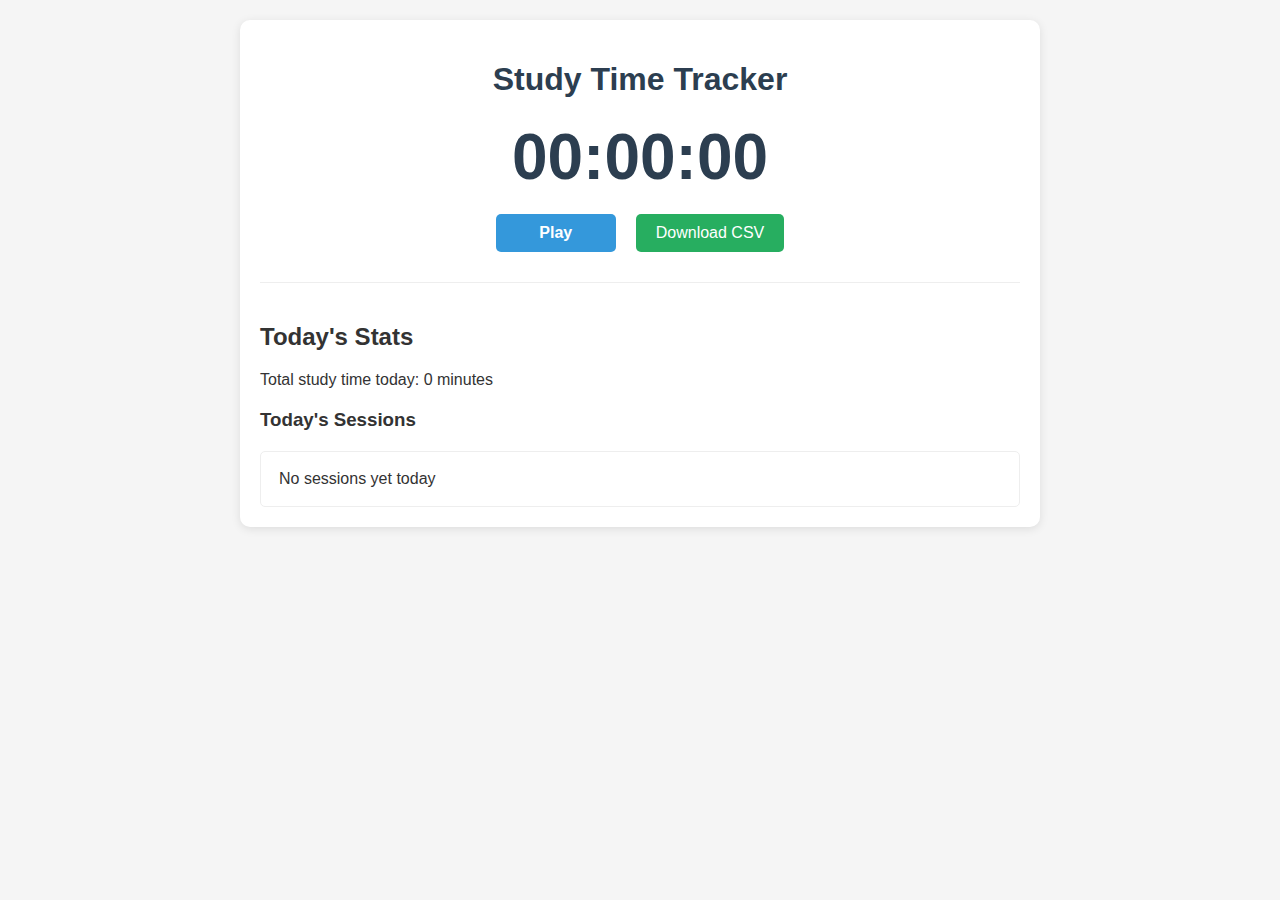
==== new_index.html @ ef599787 "init new tracker ui with claude" ====
<!DOCTYPE html>
<html lang="en">

<head>
    <meta charset="UTF-8">
    <meta name="viewport" content="width=device-width, initial-scale=1.0">
    <title>Study Time Tracker</title>
    <style>
        body {
            font-family: 'Segoe UI', Tahoma, Geneva, Verdana, sans-serif;
            max-width: 800px;
            margin: 0 auto;
            padding: 20px;
            background-color: #f5f5f5;
            color: #333;
        }

        .container {
            background-color: white;
            border-radius: 10px;
            padding: 20px;
            box-shadow: 0 2px 10px rgba(0, 0, 0, 0.1);
        }

        h1 {
            text-align: center;
            color: #2c3e50;
        }

        .timer-display {
            font-size: 4rem;
            text-align: center;
            margin: 20px 0;
            font-weight: bold;
            color: #2c3e50;
        }

        .controls {
            display: flex;
            justify-content: center;
            margin-bottom: 30px;
        }

        .btn {
            background-color: #3498db;
            color: white;
            border: none;
            padding: 10px 20px;
            margin: 0 10px;
            border-radius: 5px;
            font-size: 16px;
            cursor: pointer;
            transition: background-color 0.3s;
        }

        .btn:hover {
            background-color: #2980b9;
        }

        .btn-play-pause {
            min-width: 120px;
            font-weight: bold;
        }

        .btn-download {
            background-color: #27ae60;
        }

        .btn-download:hover {
            background-color: #219653;
        }

        .stats {
            margin-top: 30px;
            padding-top: 20px;
            border-top: 1px solid #eee;
        }

        .daily-summary {
            margin-top: 20px;
        }

        .session-list {
            margin-top: 20px;
            max-height: 300px;
            overflow-y: auto;
            border: 1px solid #eee;
            border-radius: 5px;
            padding: 10px;
        }

        .session-item {
            padding: 8px;
            border-bottom: 1px solid #eee;
        }

        .session-item:last-child {
            border-bottom: none;
        }

        .today {
            font-weight: bold;
            color: #3498db;
        }
    </style>
</head>

<body>
    <div class="container">
        <h1>Study Time Tracker</h1>

        <div class="timer-display" id="timer">00:00:00</div>

        <div class="controls">
            <button class="btn btn-play-pause" id="playPauseBtn">Play</button>
            <button class="btn btn-download" id="downloadBtn">Download CSV</button>
        </div>

        <div class="stats">
            <h2>Today's Stats</h2>
            <p>Total study time today: <span id="todayTotal">0 minutes</span></p>

            <div class="daily-summary">
                <h3>Today's Sessions</h3>
                <div class="session-list" id="todaySessions">
                    <!-- Sessions will be added here -->
                </div>
            </div>
        </div>
    </div>

    <script>
        document.addEventListener('DOMContentLoaded', function () {
            // DOM elements
            const timerDisplay = document.getElementById('timer');
            const playPauseBtn = document.getElementById('playPauseBtn');
            const downloadBtn = document.getElementById('downloadBtn');
            const todayTotalEl = document.getElementById('todayTotal');
            const todaySessionsEl = document.getElementById('todaySessions');

            // Timer variables
            let timerInterval;
            let isRunning = false;
            let startTime;
            let elapsedTime = 0;
            let currentSession = null;

            // Load data from localStorage
            let studyData = JSON.parse(localStorage.getItem('studyTrackerData')) || {};

            // Initialize
            updateStats();

            // Format time as HH:MM:SS
            function formatTime(milliseconds) {
                let seconds = Math.floor(milliseconds / 1000);
                let minutes = Math.floor(seconds / 60);
                let hours = Math.floor(minutes / 60);

                seconds = seconds % 60;
                minutes = minutes % 60;

                return `${hours.toString().padStart(2, '0')}:${minutes.toString().padStart(2, '0')}:${seconds.toString().padStart(2, '0')}`;
            }

            // Format date as YYYY-MM-DD
            function formatDate(date) {
                const d = date || new Date();
                return d.toISOString().split('T')[0];
            }

            // Get today's date
            function getTodayDate() {
                return formatDate(new Date());
            }

            // Update timer display
            function updateTimer() {
                const now = Date.now();
                const totalTime = elapsedTime + (now - startTime);
                timerDisplay.textContent = formatTime(totalTime);
            }

            // Start timer
            function startTimer() {
                isRunning = true;
                playPauseBtn.textContent = 'Pause';
                startTime = Date.now();

                // Create new session
                currentSession = {
                    start: new Date().toISOString(),
                    end: null,
                    duration: 0
                };

                timerInterval = setInterval(updateTimer, 1000);
            }

            // Pause timer
            function pauseTimer() {
                isRunning = false;
                playPauseBtn.textContent = 'Play';
                clearInterval(timerInterval);

                // Calculate elapsed time
                const now = Date.now();
                elapsedTime += (now - startTime);

                // Update current session
                if (currentSession) {
                    currentSession.end = new Date().toISOString();
                    currentSession.duration = Math.floor(elapsedTime / 1000 / 60); // in minutes

                    // Save to storage
                    saveSession(currentSession);
                    currentSession = null;
                    elapsedTime = 0;
                }

                updateStats();
            }

            // Toggle timer
            function toggleTimer() {
                if (isRunning) {
                    pauseTimer();
                } else {
                    startTimer();
                }
            }

            // Save session to localStorage
            function saveSession(session) {
                const today = getTodayDate();

                if (!studyData[today]) {
                    studyData[today] = {
                        date: today,
                        sessions: []
                    };
                }

                studyData[today].sessions.push(session);
                localStorage.setItem('studyTrackerData', JSON.stringify(studyData));
            }

            // Update stats display
            function updateStats() {
                const today = getTodayDate();
                const todayData = studyData[today] || { sessions: [] };

                // Calculate total minutes
                const totalMinutes = todayData.sessions.reduce((total, session) => {
                    return total + (session.duration || 0);
                }, 0);

                todayTotalEl.textContent = `${totalMinutes} minutes`;

                // Update sessions list
                todaySessionsEl.innerHTML = '';

                if (todayData.sessions.length === 0) {
                    todaySessionsEl.innerHTML = '<div class="session-item">No sessions yet today</div>';
                } else {
                    todayData.sessions.forEach((session, index) => {
                        const startTime = new Date(session.start).toLocaleTimeString();
                        const endTime = session.end ? new Date(session.end).toLocaleTimeString() : 'In progress';
                        const duration = session.duration || 0;

                        const sessionEl = document.createElement('div');
                        sessionEl.className = 'session-item';
                        sessionEl.innerHTML = `
                            <strong>Session ${index + 1}:</strong> ${startTime} - ${endTime} (${duration} minutes)
                        `;
                        todaySessionsEl.appendChild(sessionEl);
                    });
                }
            }

            // Generate CSV data
            function generateCSV() {
                let csvContent = "date,session,start,end,duration_minutes\n";

                Object.keys(studyData).sort().forEach(date => {
                    const dayData = studyData[date];

                    dayData.sessions.forEach((session, index) => {
                        csvContent += `${date},${index + 1},${session.start},${session.end || ''},${session.duration || 0}\n`;
                    });
                });

                return csvContent;
            }

            // Download CSV file
            function downloadCSV() {
                const csv = generateCSV();
                const blob = new Blob([csv], { type: 'text/csv;charset=utf-8;' });
                const url = URL.createObjectURL(blob);

                const link = document.createElement('a');
                link.setAttribute('href', url);
                link.setAttribute('download', `study_tracker_${getTodayDate()}.csv`);
                link.style.display = 'none';

                document.body.appendChild(link);
                link.click();
                document.body.removeChild(link);
            }

            // Event listeners
            playPauseBtn.addEventListener('click', toggleTimer);
            downloadBtn.addEventListener('click', downloadCSV);

            // Keyboard shortcut for play/pause (spacebar)
            document.addEventListener('keydown', function (event) {
                if (event.code === 'Space' && document.activeElement.tagName !== 'INPUT') {
                    event.preventDefault(); // Prevent scrolling with spacebar
                    toggleTimer();
                }
            });
        });
    </script>
</body>

</html>
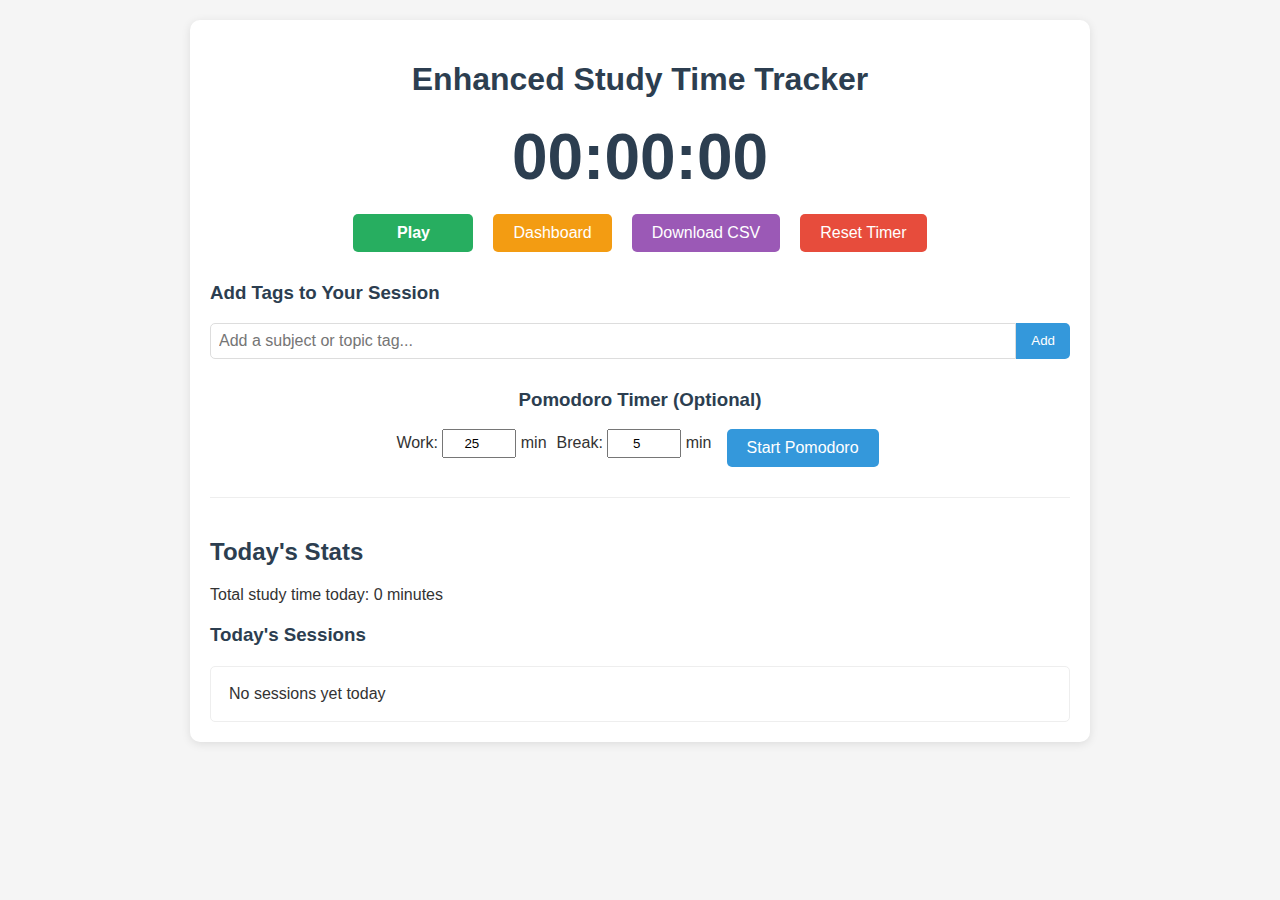
==== commit b07684f6: "updated with dashboard" ====
--- a/new_index.html
+++ b/new_index.html
@@ -4,11 +4,11 @@
 <head>
     <meta charset="UTF-8">
     <meta name="viewport" content="width=device-width, initial-scale=1.0">
-    <title>Study Time Tracker</title>
+    <title>Enhanced Study Time Tracker</title>
     <style>
         body {
             font-family: 'Segoe UI', Tahoma, Geneva, Verdana, sans-serif;
-            max-width: 800px;
+            max-width: 900px;
             margin: 0 auto;
             padding: 20px;
             background-color: #f5f5f5;
@@ -20,11 +20,17 @@
             border-radius: 10px;
             padding: 20px;
             box-shadow: 0 2px 10px rgba(0, 0, 0, 0.1);
+            margin-bottom: 20px;
+        }
+
+        h1,
+        h2,
+        h3 {
+            color: #2c3e50;
         }
 
         h1 {
             text-align: center;
-            color: #2c3e50;
         }
 
         .timer-display {
@@ -39,6 +45,8 @@
             display: flex;
             justify-content: center;
             margin-bottom: 30px;
+            flex-wrap: wrap;
+            gap: 10px;
         }
 
         .btn {
@@ -46,7 +54,7 @@
             color: white;
             border: none;
             padding: 10px 20px;
-            margin: 0 10px;
+            margin: 0 5px;
             border-radius: 5px;
             font-size: 16px;
             cursor: pointer;
@@ -60,14 +68,43 @@
         .btn-play-pause {
             min-width: 120px;
             font-weight: bold;
+            background-color: #27ae60;
+        }
+
+        .btn-play-pause:hover {
+            background-color: #219653;
+        }
+
+        .btn-play-pause.paused {
+            background-color: #e74c3c;
+        }
+
+        .btn-play-pause.paused:hover {
+            background-color: #c0392b;
         }
 
         .btn-download {
-            background-color: #27ae60;
+            background-color: #9b59b6;
         }
 
         .btn-download:hover {
-            background-color: #219653;
+            background-color: #8e44ad;
+        }
+
+        .btn-dashboard {
+            background-color: #f39c12;
+        }
+
+        .btn-dashboard:hover {
+            background-color: #d35400;
+        }
+
+        .btn-reset {
+            background-color: #e74c3c;
+        }
+
+        .btn-reset:hover {
+            background-color: #c0392b;
         }
 
         .stats {
@@ -102,18 +139,317 @@
             font-weight: bold;
             color: #3498db;
         }
+
+        .dashboard {
+            display: none;
+        }
+
+        .dashboard.active {
+            display: block;
+        }
+
+        .dashboard-nav {
+            display: flex;
+            justify-content: center;
+            margin-bottom: 20px;
+            border-bottom: 1px solid #eee;
+            padding-bottom: 10px;
+        }
+
+        .dashboard-nav button {
+            background: none;
+            border: none;
+            padding: 10px 15px;
+            margin: 0 5px;
+            font-size: 16px;
+            cursor: pointer;
+            color: #7f8c8d;
+            border-bottom: 2px solid transparent;
+        }
+
+        .dashboard-nav button.active {
+            color: #3498db;
+            border-bottom: 2px solid #3498db;
+            font-weight: bold;
+        }
+
+        .dashboard-content {
+            padding: 20px 0;
+        }
+
+        .dashboard-section {
+            display: none;
+        }
+
+        .dashboard-section.active {
+            display: block;
+        }
+
+        .chart-container {
+            width: 100%;
+            height: 300px;
+            margin: 20px 0;
+        }
+
+        .progress-goals {
+            display: flex;
+            justify-content: space-between;
+            margin-top: 20px;
+            flex-wrap: wrap;
+        }
+
+        .goal-card {
+            width: calc(50% - 10px);
+            background-color: #f8f9fa;
+            border-radius: 5px;
+            padding: 15px;
+            margin-bottom: 20px;
+            box-shadow: 0 1px 3px rgba(0, 0, 0, 0.1);
+        }
+
+        .goal-progress {
+            height: 10px;
+            background-color: #ecf0f1;
+            border-radius: 5px;
+            margin-top: 10px;
+            overflow: hidden;
+        }
+
+        .goal-bar {
+            height: 100%;
+            background-color: #3498db;
+            width: 0;
+            transition: width 0.5s;
+        }
+
+        .calendar-heatmap {
+            display: grid;
+            grid-template-columns: repeat(7, 1fr);
+            gap: 5px;
+            margin-top: 20px;
+        }
+
+        .heatmap-cell {
+            width: 100%;
+            aspect-ratio: 1;
+            border-radius: 3px;
+            background-color: #ecf0f1;
+        }
+
+        .streak-info {
+            margin-top: 20px;
+            padding: 15px;
+            background-color: #f8f9fa;
+            border-radius: 5px;
+            text-align: center;
+        }
+
+        .streak-count {
+            font-size: 2rem;
+            font-weight: bold;
+            color: #e74c3c;
+        }
+
+        .tags-container {
+            margin: 20px 0;
+        }
+
+        .tag-input {
+            display: flex;
+            margin-bottom: 10px;
+        }
+
+        .tag-input input {
+            flex: 1;
+            padding: 8px;
+            border: 1px solid #ddd;
+            border-radius: 5px 0 0 5px;
+            font-size: 16px;
+        }
+
+        .tag-input button {
+            padding: 8px 15px;
+            background-color: #3498db;
+            color: white;
+            border: none;
+            border-radius: 0 5px 5px 0;
+            cursor: pointer;
+        }
+
+        .tags-list {
+            display: flex;
+            flex-wrap: wrap;
+            gap: 5px;
+        }
+
+        .tag {
+            background-color: #3498db;
+            color: white;
+            padding: 5px 10px;
+            border-radius: 15px;
+            font-size: 14px;
+            display: inline-flex;
+            align-items: center;
+        }
+
+        .tag button {
+            background: none;
+            border: none;
+            color: white;
+            margin-left: 5px;
+            cursor: pointer;
+            font-size: 14px;
+        }
+
+        .pomodoro-container {
+            text-align: center;
+            margin: 20px 0;
+        }
+
+        .pomodoro-settings {
+            display: flex;
+            justify-content: center;
+            gap: 10px;
+            margin: 15px 0;
+        }
+
+        .pomodoro-settings input {
+            width: 60px;
+            padding: 5px;
+            text-align: center;
+        }
+
+        .pomodoro-phase {
+            font-weight: bold;
+            font-size: 1.2rem;
+            margin-top: 10px;
+        }
+
+        /* Timeline styling */
+        .timeline {
+            position: relative;
+            max-width: 100%;
+            margin: 20px auto;
+        }
+
+        .timeline::after {
+            content: '';
+            position: absolute;
+            width: 6px;
+            background-color: #3498db;
+            top: 0;
+            bottom: 0;
+            left: 50%;
+            margin-left: -3px;
+        }
+
+        .timeline-item {
+            padding: 10px 40px;
+            position: relative;
+            width: 50%;
+            box-sizing: border-box;
+        }
+
+        .timeline-item::after {
+            content: '';
+            position: absolute;
+            width: 20px;
+            height: 20px;
+            background-color: white;
+            border: 4px solid #3498db;
+            border-radius: 50%;
+            top: 15px;
+            z-index: 1;
+        }
+
+        .timeline-left {
+            left: 0;
+        }
+
+        .timeline-right {
+            left: 50%;
+        }
+
+        .timeline-left::after {
+            right: -10px;
+        }
+
+        .timeline-right::after {
+            left: -10px;
+        }
+
+        .timeline-content {
+            padding: 15px;
+            background-color: white;
+            position: relative;
+            border-radius: 6px;
+            box-shadow: 0 1px 3px rgba(0, 0, 0, 0.1);
+        }
+
+        /* Responsive styles */
+        @media screen and (max-width: 600px) {
+            .timeline::after {
+                left: 31px;
+            }
+
+            .timeline-item {
+                width: 100%;
+                padding-left: 70px;
+                padding-right: 25px;
+            }
+
+            .timeline-left::after,
+            .timeline-right::after {
+                left: 21px;
+            }
+
+            .timeline-right {
+                left: 0;
+            }
+
+            .goal-card {
+                width: 100%;
+            }
+        }
     </style>
 </head>
 
 <body>
     <div class="container">
-        <h1>Study Time Tracker</h1>
+        <h1>Enhanced Study Time Tracker</h1>
 
         <div class="timer-display" id="timer">00:00:00</div>
 
         <div class="controls">
             <button class="btn btn-play-pause" id="playPauseBtn">Play</button>
+            <button class="btn btn-dashboard" id="dashboardBtn">Dashboard</button>
             <button class="btn btn-download" id="downloadBtn">Download CSV</button>
+            <button class="btn btn-reset" id="resetTimerBtn">Reset Timer</button>
+            </div>
+            
+            <div class="tags-container">
+                <h3>Add Tags to Your Session</h3>
+                <div class="tag-input">
+                    <input type="text" id="tagInput" placeholder="Add a subject or topic tag...">
+                    <button id="addTagBtn">Add</button>
+                </div>
+                <div class="tags-list" id="tagsList"></div>
+            </div>
+            
+            <div class="pomodoro-container">
+                <h3>Pomodoro Timer (Optional)</h3>
+                <div class="pomodoro-settings">
+                    <div>
+                        <label for="workTime">Work:</label>
+                        <input type="number" id="workTime" value="25" min="1"> min
+                    </div>
+                    <div>
+                        <label for="breakTime">Break:</label>
+                        <input type="number" id="breakTime" value="5" min="1"> min
+                    </div>
+                    <button class="btn" id="startPomodoro">Start Pomodoro</button>
+                </div>
+                <div class="pomodoro-phase" id="pomodoroPhase"></div>
         </div>
 
         <div class="stats">
@@ -129,14 +465,167 @@
         </div>
     </div>
 
+    <div class="container dashboard" id="dashboard">
+        <h2>Study Analytics Dashboard</h2>
+    
+        <div class="dashboard-nav">
+            <button class="active" data-section="overview">Overview</button>
+            <button data-section="history">History</button>
+            <button data-section="timeline">Timeline</button>
+            <button data-section="streaks">Streaks & Goals</button>
+        </div>
+    
+        <div class="dashboard-content">
+            <!-- Overview Section -->
+            <div class="dashboard-section active" id="section-overview">
+                <h3>Study Time Overview</h3>
+                <div class="chart-container" id="weeklyChart">
+                    <!-- Weekly chart will be rendered here -->
+                </div>
+    
+                <div class="stats-summary">
+                    <h3>Quick Stats</h3>
+                    <div style="display: flex; flex-wrap: wrap; gap: 20px;">
+                        <div style="flex: 1; min-width: 200px;">
+                            <h4>This Week</h4>
+                            <p>Total time: <span id="weekTotal">0 minutes</span></p>
+                            <p>Daily average: <span id="weekAverage">0 minutes</span></p>
+                            <p>Best day: <span id="weekBestDay">None</span></p>
+                        </div>
+                        <div style="flex: 1; min-width: 200px;">
+                            <h4>This Month</h4>
+                            <p>Total time: <span id="monthTotal">0 minutes</span></p>
+                            <p>Daily average: <span id="monthAverage">0 minutes</span></p>
+                            <p>Best week: <span id="monthBestWeek">None</span></p>
+                        </div>
+                    </div>
+                </div>
+    
+                <div class="tags-analysis">
+                    <h3>Study Breakdown by Subject</h3>
+                    <div class="chart-container" id="tagsChart">
+                        <!-- Tags breakdown chart will be rendered here -->
+                    </div>
+                </div>
+            </div>
+    
+            <!-- History Section -->
+            <div class="dashboard-section" id="section-history">
+                <h3>Study History</h3>
+    
+                <div class="date-selector" style="margin-bottom: 20px;">
+                    <label for="historyDate">Select Date: </label>
+                    <input type="date" id="historyDate">
+                    <button class="btn" id="viewHistoryBtn">View</button>
+                </div>
+    
+                <div id="historyContent">
+                    <p>Select a date to view your study history.</p>
+                </div>
+    
+                <div class="calendar-heatmap-container">
+                    <h3>Activity Heatmap</h3>
+                    <div class="calendar-heatmap" id="heatmap">
+                        <!-- Calendar heatmap will be rendered here -->
+                    </div>
+                </div>
+            </div>
+    
+            <!-- Timeline Section -->
+            <div class="dashboard-section" id="section-timeline">
+                <h3>Study Timeline</h3>
+    
+                <div style="margin-bottom: 20px;">
+                    <label for="timelineRange">View: </label>
+                    <select id="timelineRange">
+                        <option value="day">Today</option>
+                        <option value="week" selected>This Week</option>
+                        <option value="month">This Month</option>
+                        <option value="all">All Time</option>
+                    </select>
+                </div>
+    
+                <div class="timeline" id="studyTimeline">
+                    <!-- Timeline will be rendered here -->
+                </div>
+            </div>
+    
+            <!-- Streaks & Goals Section -->
+            <div class="dashboard-section" id="section-streaks">
+                <h3>Streaks & Goals</h3>
+    
+                <div class="streak-info">
+                    <p>Current streak</p>
+                    <div class="streak-count" id="currentStreak">0</div>
+                    <p>days</p>
+                </div>
+    
+                <h3>Study Goals</h3>
+                <div class="goal-setting" style="margin: 20px 0;">
+                    <div style="display: flex; gap: 10px; margin-bottom: 10px;">
+                        <input type="number" id="goalMinutes" placeholder="Minutes" min="1" style="width: 100px;">
+                        <select id="goalPeriod" style="width: 150px;">
+                            <option value="daily">Daily Goal</option>
+                            <option value="weekly">Weekly Goal</option>
+                        </select>
+                        <button class="btn" id="setGoalBtn">Set Goal</button>
+                    </div>
+                </div>
+    
+                <div class="progress-goals" id="goalsContainer">
+                    <!-- Goals will be rendered here -->
+                </div>
+            </div>
+        </div>
+    
+        <div style="text-align: center; margin-top: 20px;">
+            <button class="btn" id="backToTrackerBtn">Back to Timer</button>
+        </div>
+    </div>
+
     <script>
         document.addEventListener('DOMContentLoaded', function () {
             // DOM elements
             const timerDisplay = document.getElementById('timer');
             const playPauseBtn = document.getElementById('playPauseBtn');
             const downloadBtn = document.getElementById('downloadBtn');
+            const dashboardBtn = document.getElementById('dashboardBtn');
+            const resetTimerBtn = document.getElementById('resetTimerBtn');
             const todayTotalEl = document.getElementById('todayTotal');
             const todaySessionsEl = document.getElementById('todaySessions');
+            const dashboard = document.getElementById('dashboard');
+            const backToTrackerBtn = document.getElementById('backToTrackerBtn');
+            const tagInput = document.getElementById('tagInput');
+            const addTagBtn = document.getElementById('addTagBtn');
+            const tagsList = document.getElementById('tagsList');
+
+            // Pomodoro elements
+            const startPomodoroBtn = document.getElementById('startPomodoro');
+            const workTimeInput = document.getElementById('workTime');
+            const breakTimeInput = document.getElementById('breakTime');
+            const pomodoroPhaseEl = document.getElementById('pomodoroPhase');
+
+            // Dashboard elements
+            const dashboardNavBtns = document.querySelectorAll('.dashboard-nav button');
+            const dashboardSections = document.querySelectorAll('.dashboard-section');
+            const timelineRangeSelect = document.getElementById('timelineRange');
+            const studyTimeline = document.getElementById('studyTimeline');
+            const historyDateInput = document.getElementById('historyDate');
+            const viewHistoryBtn = document.getElementById('viewHistoryBtn');
+            const historyContent = document.getElementById('historyContent');
+            const setGoalBtn = document.getElementById('setGoalBtn');
+            const goalMinutesInput = document.getElementById('goalMinutes');
+            const goalPeriodSelect = document.getElementById('goalPeriod');
+            const goalsContainer = document.getElementById('goalsContainer');
+            const currentStreakEl = document.getElementById('currentStreak');
+
+            // Stats elements
+            const weekTotalEl = document.getElementById('weekTotal');
+            const weekAverageEl = document.getElementById('weekAverage');
+            const weekBestDayEl = document.getElementById('weekBestDay');
+            const monthTotalEl = document.getElementById('monthTotal');
+            const monthAverageEl = document.getElementById('monthAverage');
+            const monthBestWeekEl = document.getElementById('monthBestWeek');
 
             // Timer variables
             let timerInterval;
@@ -144,12 +633,32 @@
             let startTime;
             let elapsedTime = 0;
             let currentSession = null;
+            let currentTags = [];
+
+            // Pomodoro variables
+            let pomodoroInterval;
+            let isPomodoroRunning = false;
+            let isWorkPhase = true;
+            let pomodoroTimeLeft = 0;
 
             // Load data from localStorage
             let studyData = JSON.parse(localStorage.getItem('studyTrackerData')) || {};
+            let studyGoals = JSON.parse(localStorage.getItem('studyGoals')) || {
+                daily: 120, // Default 2 hours per day
+                weekly: 600  // Default 10 hours per week
+            };
 
             // Initialize
             updateStats();
+            setupDashboard();
+            setCurrentDate();
+
+            // Set the current date in date input
+            function setCurrentDate() {
+                const today = new Date();
+                const dateString = formatDate(today);
+                historyDateInput.value = dateString;
+            }
 
             // Format time as HH:MM:SS
             function formatTime(milliseconds) {
@@ -185,13 +694,15 @@
             function startTimer() {
                 isRunning = true;
                 playPauseBtn.textContent = 'Pause';
+                playPauseBtn.classList.add('paused');
                 startTime = Date.now();
 
                 // Create new session
                 currentSession = {
                     start: new Date().toISOString(),
                     end: null,
-                    duration: 0
+                    duration: 0,
+                    tags: [...currentTags]
                 };
 
                 timerInterval = setInterval(updateTimer, 1000);
@@ -201,6 +712,7 @@
             function pauseTimer() {
                 isRunning = false;
                 playPauseBtn.textContent = 'Play';
+                playPauseBtn.classList.remove('paused');
                 clearInterval(timerInterval);
 
                 // Calculate elapsed time
@@ -219,6 +731,7 @@
                 }
 
                 updateStats();
+                updateDashboardStats();
             }
 
             // Toggle timer
@@ -228,6 +741,15 @@
                 } else {
                     startTimer();
                 }
+            }
+
+            // Reset timer
+            function resetTimer() {
+                if (isRunning) {
+                    pauseTimer();
+                }
+                elapsedTime = 0;
+                timerDisplay.textContent = '00:00:00';
             }
 
             // Save session to localStorage
@@ -267,11 +789,13 @@
                         const startTime = new Date(session.start).toLocaleTimeString();
                         const endTime = session.end ? new Date(session.end).toLocaleTimeString() : 'In progress';
                         const duration = session.duration || 0;
+                        const tags = session.tags ? session.tags.join(', ') : '';
 
                         const sessionEl = document.createElement('div');
                         sessionEl.className = 'session-item';
                         sessionEl.innerHTML = `
                             <strong>Session ${index + 1}:</strong> ${startTime} - ${endTime} (${duration} minutes)
+                            ${tags ? `<br><small>Tags: ${tags}</small>` : ''}
                         `;
                         todaySessionsEl.appendChild(sessionEl);
                     });
@@ -280,13 +804,14 @@
 
             // Generate CSV data
             function generateCSV() {
-                let csvContent = "date,session,start,end,duration_minutes\n";
+                let csvContent = "date,session,start,end,duration_minutes,tags\n";
 
                 Object.keys(studyData).sort().forEach(date => {
                     const dayData = studyData[date];
 
                     dayData.sessions.forEach((session, index) => {
-                        csvContent += `${date},${index + 1},${session.start},${session.end || ''},${session.duration || 0}\n`;
+                        const tags = session.tags ? session.tags.join(';') : '';
+                        csvContent += `${date},${index + 1},${session.start},${session.end || ''},${session.duration || 0},"${tags}"\n`;
                     });
                 });
 
@@ -309,19 +834,630 @@
                 document.body.removeChild(link);
             }
 
+            // Add a tag
+            function addTag() {
+                const tagText = tagInput.value.trim();
+                if (tagText && !currentTags.includes(tagText)) {
+                    currentTags.push(tagText);
+                    renderTags();
+                    tagInput.value = '';
+                }
+            }
+
+            // Remove a tag
+            function removeTag(tagToRemove) {
+                currentTags = currentTags.filter(tag => tag !== tagToRemove);
+                renderTags();
+            }
+
+            // Render tags
+            function renderTags() {
+                tagsList.innerHTML = '';
+                currentTags.forEach(tag => {
+                    const tagElement = document.createElement('div');
+                    tagElement.className = 'tag';
+                    tagElement.innerHTML = `
+                        ${tag}
+                        <button data-tag="${tag}">&times;</button>
+                    `;
+                    tagsList.appendChild(tagElement);
+                });
+
+                // Add event listeners to tag remove buttons
+                document.querySelectorAll('.tag button').forEach(btn => {
+                    btn.addEventListener('click', function () {
+                        removeTag(this.dataset.tag);
+                    });
+                });
+            }
+
+            // Start Pomodoro timer
+            function startPomodoro() {
+                if (isPomodoroRunning) {
+                    stopPomodoro();
+                    return;
+                }
+
+                const workMinutes = parseInt(workTimeInput.value);
+                const breakMinutes = parseInt(breakTimeInput.value);
+
+                if (isNaN(workMinutes) || isNaN(breakMinutes) || workMinutes <= 0 || breakMinutes <= 0) {
+                    alert('Please enter valid time values for Pomodoro timer');
+                    return;
+                }
+
+                isPomodoroRunning = true;
+                isWorkPhase = true;
+                pomodoroTimeLeft = workMinutes * 60;
+                startPomodoroBtn.textContent = 'Stop Pomodoro';
+
+                updatePomodoroDisplay();
+                pomodoroInterval = setInterval(updatePomodoro, 1000);
+
+                // Start study timer if not already running
+                if (!isRunning) {
+                    toggleTimer();
+                }
+            }
+
+            // Stop Pomodoro timer
+            function stopPomodoro() {
+                isPomodoroRunning = false;
+                clearInterval(pomodoroInterval);
+                startPomodoroBtn.textContent = 'Start Pomodoro';
+                pomodoroPhaseEl.textContent = '';
+            }
+
+            // Update Pomodoro timer
+            function updatePomodoro() {
+                pomodoroTimeLeft--;
+
+                if (pomodoroTimeLeft <= 0) {
+                    // Switch phases
+                    isWorkPhase = !isWorkPhase;
+
+                    if (isWorkPhase) {
+                        pomodoroTimeLeft = parseInt(workTimeInput.value) * 60;
+                        // Resume study timer if it's work phase
+                        if (!isRunning) {
+                            toggleTimer();
+                        }
+                    } else {
+                        pomodoroTimeLeft = parseInt(breakTimeInput.value) * 60;
+                        // Pause study timer if it's break phase
+                        if (isRunning) {
+                            toggleTimer();
+                        }
+                    }
+
+                    // Play notification sound
+                    try {
+                        const audio = new Audio('https://assets.mixkit.co/sfx/preview/mixkit-simple-countdown-922.mp3');
+                        audio.play();
+                    } catch (e) {
+                        console.log('Could not play sound notification');
+                    }
+                }
+
+                updatePomodoroDisplay();
+            }
+
+            // Update Pomodoro display
+            function updatePomodoroDisplay() {
+                const minutes = Math.floor(pomodoroTimeLeft / 60);
+                const seconds = pomodoroTimeLeft % 60;
+                const timeString = `${minutes.toString().padStart(2, '0')}:${seconds.toString().padStart(2, '0')}`;
+
+                pomodoroPhaseEl.textContent = `${isWorkPhase ? 'Work' : 'Break'} Phase: ${timeString}`;
+            }
+
+            // Setup dashboard
+            function setupDashboard() {
+                // Initialize dashboard navigation
+                dashboardNavBtns.forEach(btn => {
+                    btn.addEventListener('click', function () {
+                        // Remove active class from all buttons and sections
+                        dashboardNavBtns.forEach(b => b.classList.remove('active'));
+                        dashboardSections.forEach(s => s.classList.remove('active'));
+
+                        // Add active class to clicked button and corresponding section
+                        this.classList.add('active');
+                        const sectionId = `section-${this.dataset.section}`;
+                        document.getElementById(sectionId).classList.add('active');
+
+                        // Update timeline if timeline section is active
+                        if (this.dataset.section === 'timeline') {
+                            updateTimeline();
+                        }
+                    });
+                });
+
+                // Initialize timeline range selector
+                timelineRangeSelect.addEventListener('change', updateTimeline);
+
+                // Initialize history date selector
+                viewHistoryBtn.addEventListener('click', function () {
+                    const selectedDate = historyDateInput.value;
+                    showHistoryForDate(selectedDate);
+                });
+
+                // Initialize goal setting
+                setGoalBtn.addEventListener('click', function () {
+                    const minutes = parseInt(goalMinutesInput.value);
+                    const period = goalPeriodSelect.value;
+
+                    if (isNaN(minutes) || minutes <= 0) {
+                        alert('Please enter a valid time goal in minutes');
+                        return;
+                    }
+
+                    studyGoals[period] = minutes;
+                    localStorage.setItem('studyGoals', JSON.stringify(studyGoals));
+                    updateGoals();
+                });
+
+                // Load and display goals
+                updateGoals();
+
+                // Update all dashboard stats
+                updateDashboardStats();
+            }
+
+            // Update dashboard statistics
+            function updateDashboardStats() {
+                calculateWeeklyStats();
+                calculateMonthlyStats();
+                updateStreak();
+                updateGoals();
+                renderHeatmap();
+            }
+
+            // Calculate weekly statistics
+            function calculateWeeklyStats() {
+                const today = new Date();
+                const dayOfWeek = today.getDay(); // 0 (Sunday) to 6 (Saturday)
+                const daysToSunday = dayOfWeek; // Days to go back to reach Sunday
+
+                let weekStart = new Date(today);
+                weekStart.setDate(today.getDate() - daysToSunday);
+                weekStart = formatDate(weekStart);
+
+                let totalMinutes = 0;
+                let daysCounted = 0;
+                let bestDay = { date: null, minutes: 0 };
+
+                // Loop through each day of the week
+                for (let i = 0; i <= 6; i++) {
+                    const day = new Date(today);
+                    day.setDate(today.getDate() - daysToSunday + i);
+                    const dateStr = formatDate(day);
+
+                    if (dateStr > formatDate(today)) {
+                        continue; // Skip future days
+                    }
+
+                    const dayData = studyData[dateStr];
+                    let dayMinutes = 0;
+
+                    if (dayData && dayData.sessions) {
+                        dayMinutes = dayData.sessions.reduce((sum, session) => sum + (session.duration || 0), 0);
+                        totalMinutes += dayMinutes;
+                        daysCounted++;
+
+                        if (dayMinutes > bestDay.minutes) {
+                            bestDay = { date: dateStr, minutes: dayMinutes };
+                        }
+                    }
+                }
+
+                const avgMinutes = daysCounted > 0 ? Math.round(totalMinutes / daysCounted) : 0;
+
+                // Update UI
+                weekTotalEl.textContent = `${totalMinutes} minutes`;
+                weekAverageEl.textContent = `${avgMinutes} minutes per day`;
+                weekBestDayEl.textContent = bestDay.date ? `${formatDateForDisplay(bestDay.date)} (${bestDay.minutes} min)` : 'None';
+
+                // Return data for visualization
+                return { total: totalMinutes, average: avgMinutes, bestDay };
+            }
+
+            // Calculate monthly statistics
+            function calculateMonthlyStats() {
+                const today = new Date();
+                const year = today.getFullYear();
+                const month = today.getMonth();
+
+                const firstDay = new Date(year, month, 1);
+                const lastDay = new Date(year, month + 1, 0);
+
+                let totalMinutes = 0;
+                let daysCounted = 0;
+                let weeklyTotals = Array(5).fill(0); // Up to 5 weeks in a month
+
+                // Loop through each day of the month
+                for (let day = new Date(firstDay); day <= lastDay && day <= today; day.setDate(day.getDate() + 1)) {
+                    const dateStr = formatDate(day);
+                    const dayData = studyData[dateStr];
+
+                    if (dayData && dayData.sessions) {
+                        const dayMinutes = dayData.sessions.reduce((sum, session) => sum + (session.duration || 0), 0);
+                        totalMinutes += dayMinutes;
+                        daysCounted++;
+
+                        // Calculate which week of the month this is (0-indexed)
+                        const weekOfMonth = Math.floor((day.getDate() - 1) / 7);
+                        weeklyTotals[weekOfMonth] += dayMinutes;
+                    }
+                }
+
+                const avgMinutes = daysCounted > 0 ? Math.round(totalMinutes / daysCounted) : 0;
+
+                // Find best week
+                let bestWeekIndex = 0;
+                let bestWeekMinutes = 0;
+
+                weeklyTotals.forEach((total, index) => {
+                    if (total > bestWeekMinutes) {
+                        bestWeekMinutes = total;
+                        bestWeekIndex = index;
+                    }
+                });
+
+                // Update UI
+                monthTotalEl.textContent = `${totalMinutes} minutes`;
+                monthAverageEl.textContent = `${avgMinutes} minutes per day`;
+                monthBestWeekEl.textContent = bestWeekMinutes > 0 ? `Week ${bestWeekIndex + 1} (${bestWeekMinutes} min)` : 'None';
+
+                // Return data for visualization
+                return { total: totalMinutes, average: avgMinutes, weeklyTotals };
+            }
+
+            // Update study streak calculation
+            function updateStreak() {
+                const today = new Date();
+                const todayStr = formatDate(today);
+
+                let currentStreak = 0;
+                let hasTodayStudy = false;
+
+                // Check if there's study time logged today
+                const todayData = studyData[todayStr];
+                if (todayData && todayData.sessions && todayData.sessions.length > 0) {
+                    hasTodayStudy = true;
+                    currentStreak = 1;
+                }
+
+                // Count consecutive days backwards
+                for (let i = 1; i <= 365; i++) { // Check up to a year back
+                    const checkDate = new Date(today);
+                    checkDate.setDate(today.getDate() - i);
+                    const dateStr = formatDate(checkDate);
+
+                    const dayData = studyData[dateStr];
+                    if (dayData && dayData.sessions && dayData.sessions.length > 0) {
+                        if (i === 1 || currentStreak > 0) {
+                            currentStreak++;
+                        }
+                    } else {
+                        // Break on first day with no study sessions
+                        if (!hasTodayStudy && i === 1) {
+                            // If no study today, check if there was study yesterday
+                            continue;
+                        } else {
+                            break;
+                        }
+                    }
+                }
+
+                // Update UI
+                currentStreakEl.textContent = currentStreak;
+            }
+
+            // Update goals and progress
+            function updateGoals() {
+                goalsContainer.innerHTML = '';
+
+                // Daily goal
+                const today = getTodayDate();
+                const todayData = studyData[today] || { sessions: [] };
+                const todayMinutes = todayData.sessions.reduce((total, session) => {
+                    return total + (session.duration || 0);
+                }, 0);
+
+                const dailyGoal = studyGoals.daily || 120; // Default 2 hours
+                const dailyProgress = Math.min(100, Math.round((todayMinutes / dailyGoal) * 100));
+
+                const dailyGoalEl = document.createElement('div');
+                dailyGoalEl.className = 'goal-card';
+                dailyGoalEl.innerHTML = `
+                    <h4>Daily Goal</h4>
+                    <p>${todayMinutes} / ${dailyGoal} minutes (${dailyProgress}%)</p>
+                    <div class="goal-progress">
+                        <div class="goal-bar" style="width: ${dailyProgress}%;"></div>
+                    </div>
+                `;
+                goalsContainer.appendChild(dailyGoalEl);
+
+                // Weekly goal
+                const weeklyStats = calculateWeeklyStats();
+                const weeklyGoal = studyGoals.weekly || 600; // Default 10 hours
+                const weeklyProgress = Math.min(100, Math.round((weeklyStats.total / weeklyGoal) * 100));
+
+                const weeklyGoalEl = document.createElement('div');
+                weeklyGoalEl.className = 'goal-card';
+                weeklyGoalEl.innerHTML = `
+                    <h4>Weekly Goal</h4>
+                    <p>${weeklyStats.total} / ${weeklyGoal} minutes (${weeklyProgress}%)</p>
+                    <div class="goal-progress">
+                        <div class="goal-bar" style="width: ${weeklyProgress}%;"></div>
+                    </div>
+                `;
+                goalsContainer.appendChild(weeklyGoalEl);
+            }
+
+            // Render calendar heatmap
+            function renderHeatmap() {
+                const heatmapEl = document.getElementById('heatmap');
+                heatmapEl.innerHTML = '';
+
+                const today = new Date();
+                const daysToShow = 35; // 5 weeks
+
+                // Find highest study time to normalize colors
+                let maxMinutes = 0;
+
+                for (let i = daysToShow - 1; i >= 0; i--) {
+                    const day = new Date(today);
+                    day.setDate(today.getDate() - i);
+                    const dateStr = formatDate(day);
+
+                    const dayData = studyData[dateStr];
+                    let dayMinutes = 0;
+
+                    if (dayData && dayData.sessions) {
+                        dayMinutes = dayData.sessions.reduce((sum, session) => sum + (session.duration || 0), 0);
+                        if (dayMinutes > maxMinutes) {
+                            maxMinutes = dayMinutes;
+                        }
+                    }
+                }
+
+                // Create heatmap cells
+                for (let i = daysToShow - 1; i >= 0; i--) {
+                    const day = new Date(today);
+                    day.setDate(today.getDate() - i);
+                    const dateStr = formatDate(day);
+
+                    const dayData = studyData[dateStr];
+                    let dayMinutes = 0;
+
+                    if (dayData && dayData.sessions) {
+                        dayMinutes = dayData.sessions.reduce((sum, session) => sum + (session.duration || 0), 0);
+                    }
+
+                    const intensity = maxMinutes > 0 ? dayMinutes / maxMinutes : 0;
+                    const cellColor = getHeatmapColor(intensity);
+
+                    const cell = document.createElement('div');
+                    cell.className = 'heatmap-cell';
+                    cell.style.backgroundColor = cellColor;
+                    cell.title = `${formatDateForDisplay(dateStr)}: ${dayMinutes} minutes`;
+                    cell.dataset.date = dateStr;
+                    cell.addEventListener('click', function () {
+                        historyDateInput.value = this.dataset.date;
+                        showHistoryForDate(this.dataset.date);
+
+                        // Switch to history tab
+                        dashboardNavBtns.forEach(b => b.classList.remove('active'));
+                        dashboardSections.forEach(s => s.classList.remove('active'));
+
+                        document.querySelector('[data-section="history"]').classList.add('active');
+                        document.getElementById('section-history').classList.add('active');
+                    });
+
+                    heatmapEl.appendChild(cell);
+                }
+            }
+
+            // Get color for heatmap based on intensity
+            function getHeatmapColor(intensity) {
+                if (intensity === 0) {
+                    return '#ecf0f1';
+                }
+
+                // Blue color scale from light to dark
+                const blue = Math.round(235 - (intensity * 150));
+                return `rgb(52, ${Math.max(100, Math.round(152 - (intensity * 70)))}, ${blue})`;
+            }
+
+            // Show history for a specific date
+            function showHistoryForDate(dateStr) {
+                const dayData = studyData[dateStr];
+
+                if (!dayData || !dayData.sessions || dayData.sessions.length === 0) {
+                    historyContent.innerHTML = `<p>No study sessions recorded for ${formatDateForDisplay(dateStr)}.</p>`;
+                    return;
+                }
+
+                const totalMinutes = dayData.sessions.reduce((total, session) => {
+                    return total + (session.duration || 0);
+                }, 0);
+
+                let tagsCount = {};
+                dayData.sessions.forEach(session => {
+                    if (session.tags) {
+                        session.tags.forEach(tag => {
+                            tagsCount[tag] = (tagsCount[tag] || 0) + (session.duration || 0);
+                        });
+                    }
+                });
+
+                let sessionsHtml = '';
+                dayData.sessions.forEach((session, index) => {
+                    const startTime = new Date(session.start).toLocaleTimeString();
+                    const endTime = session.end ? new Date(session.end).toLocaleTimeString() : 'In progress';
+                    const duration = session.duration || 0;
+                    const tags = session.tags ? session.tags.join(', ') : 'None';
+
+                    sessionsHtml += `
+                        <div class="session-item">
+                            <strong>Session ${index + 1}:</strong> ${startTime} - ${endTime} (${duration} minutes)
+                            <br><small>Tags: ${tags}</small>
+                        </div>
+                    `;
+                });
+
+                let tagsHtml = '';
+                if (Object.keys(tagsCount).length > 0) {
+                    tagsHtml = '<h4>Time by Subject</h4><ul>';
+                    Object.entries(tagsCount).forEach(([tag, minutes]) => {
+                        tagsHtml += `<li>${tag}: ${minutes} minutes</li>`;
+                    });
+                    tagsHtml += '</ul>';
+                }
+
+                historyContent.innerHTML = `
+                    <h3>${formatDateForDisplay(dateStr)} Summary</h3>
+                    <p>Total study time: <strong>${totalMinutes} minutes</strong></p>
+                    <p>Number of sessions: <strong>${dayData.sessions.length}</strong></p>
+                    
+                    ${tagsHtml}
+                    
+                    <h4>Sessions Detail</h4>
+                    <div class="session-list">
+                        ${sessionsHtml}
+                    </div>
+                `;
+            }
+
+            // Update timeline display
+            function updateTimeline() {
+                const range = timelineRangeSelect.value;
+                const today = new Date();
+                let startDate;
+
+                // Determine date range
+                switch (range) {
+                    case 'day':
+                        startDate = new Date(today);
+                        break;
+                    case 'week':
+                        startDate = new Date(today);
+                        startDate.setDate(today.getDate() - 7);
+                        break;
+                    case 'month':
+                        startDate = new Date(today);
+                        startDate.setMonth(today.getMonth() - 1);
+                        break;
+                    case 'all':
+                        startDate = new Date(2000, 0, 1); // Far in the past
+                        break;
+                }
+
+                // Convert to string format
+                const startDateStr = formatDate(startDate);
+                const endDateStr = formatDate(today);
+
+                // Filter study data by date range
+                const filteredDates = Object.keys(studyData)
+                    .filter(date => date >= startDateStr && date <= endDateStr)
+                    .sort();
+
+                if (filteredDates.length === 0) {
+                    studyTimeline.innerHTML = '<p>No study sessions in the selected time range.</p>';
+                    return;
+                }
+
+                // Build timeline HTML
+                let timelineHtml = '';
+                let isLeft = true;
+
+                filteredDates.forEach(date => {
+                    const dayData = studyData[date];
+                    if (!dayData || !dayData.sessions || dayData.sessions.length === 0) {
+                        return;
+                    }
+
+                    const totalMinutes = dayData.sessions.reduce((total, session) => {
+                        return total + (session.duration || 0);
+                    }, 0);
+
+                    // Get list of tags used on this day
+                    let dayTags = new Set();
+                    dayData.sessions.forEach(session => {
+                        if (session.tags) {
+                            session.tags.forEach(tag => dayTags.add(tag));
+                        }
+                    });
+
+                    const timelineItemClass = isLeft ? 'timeline-left' : 'timeline-right';
+
+                    timelineHtml += `
+                        <div class="timeline-item ${timelineItemClass}">
+                            <div class="timeline-content">
+                                <h4>${formatDateForDisplay(date)}</h4>
+                                <p>Studied for <strong>${totalMinutes} minutes</strong> across ${dayData.sessions.length} session${dayData.sessions.length !== 1 ? 's' : ''}</p>
+                                ${dayTags.size > 0 ? `<p>Subjects: ${Array.from(dayTags).join(', ')}</p>` : ''}
+                            </div>
+                        </div>
+                    `;
+
+                    isLeft = !isLeft;
+                });
+
+                studyTimeline.innerHTML = timelineHtml;
+            }
+
+            // Format date for display
+            function formatDateForDisplay(dateStr) {
+                if (!dateStr) return '';
+
+                const [year, month, day] = dateStr.split('-');
+                const date = new Date(year, month - 1, day);
+
+                const options = { weekday: 'short', month: 'short', day: 'numeric' };
+                return date.toLocaleDateString('en-US', options);
+            }
+
             // Event listeners
             playPauseBtn.addEventListener('click', toggleTimer);
             downloadBtn.addEventListener('click', downloadCSV);
+            resetTimerBtn.addEventListener('click', resetTimer);
+
+            dashboardBtn.addEventListener('click', function () {
+                document.querySelector('.container').style.display = 'none';
+                dashboard.style.display = 'block';
+                dashboard.classList.add('active');
+                updateDashboardStats();
+            });
+
+            backToTrackerBtn.addEventListener('click', function () {
+                document.querySelector('.container').style.display = 'block';
+                dashboard.style.display = 'none';
+                dashboard.classList.remove('active');
+            });
+
+            addTagBtn.addEventListener('click', addTag);
+            tagInput.addEventListener('keypress', function (e) {
+                if (e.key === 'Enter') {
+                    addTag();
+                }
+            });
+
+            startPomodoroBtn.addEventListener('click', startPomodoro);
 
             // Keyboard shortcut for play/pause (spacebar)
             document.addEventListener('keydown', function (event) {
-                if (event.code === 'Space' && document.activeElement.tagName !== 'INPUT') {
+                if (event.code === 'Space' &&
+                    document.activeElement.tagName !== 'INPUT' &&
+                    document.activeElement.tagName !== 'BUTTON' &&
+                    document.activeElement.tagName !== 'TEXTAREA') {
                     event.preventDefault(); // Prevent scrolling with spacebar
                     toggleTimer();
                 }
             });
         });
-    </script>
+</script>
 </body>
 
 </html>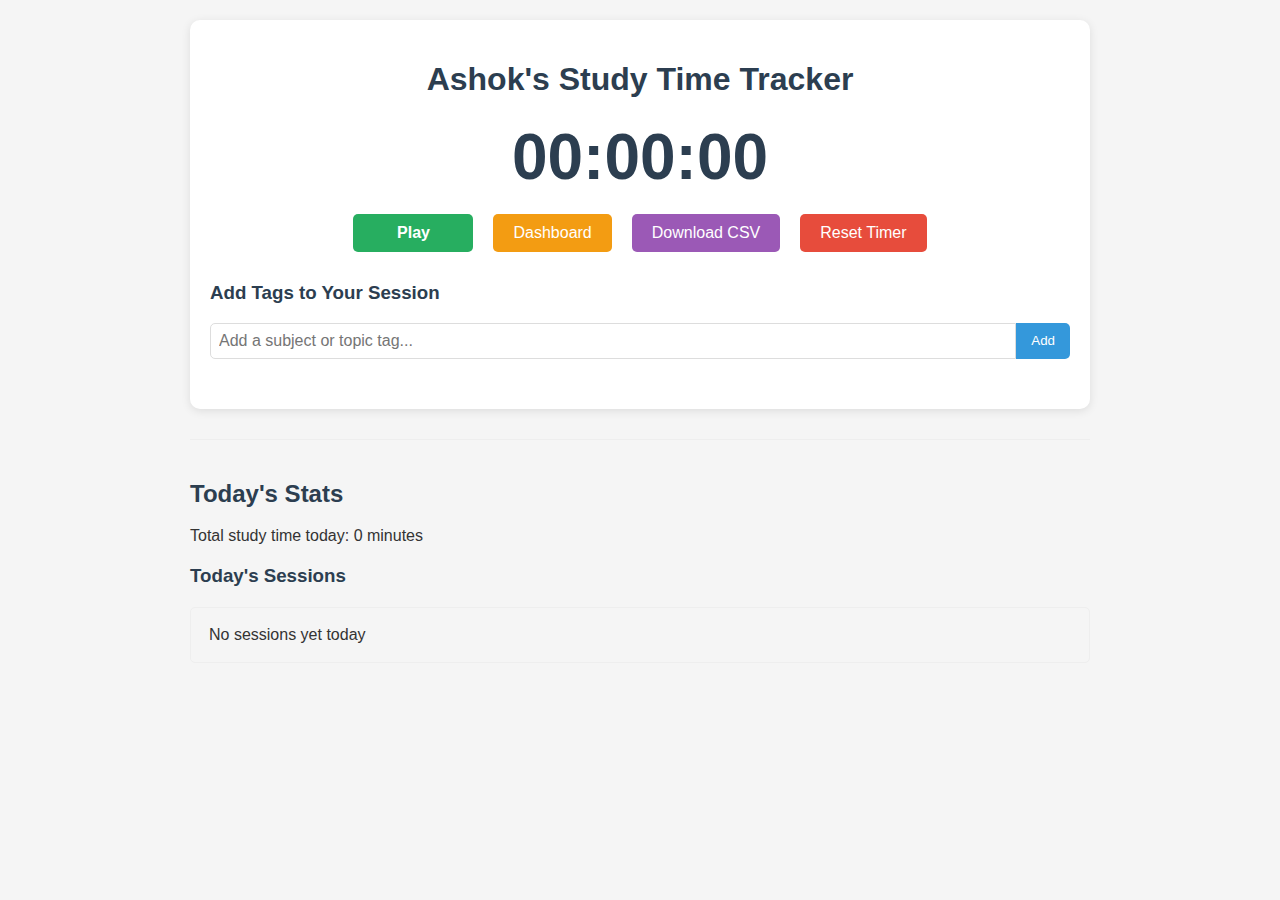
==== commit d9bb4b6d: "rm pomodoro sec adn add alarm at 25 min" ====
--- a/new_index.html
+++ b/new_index.html
@@ -4,7 +4,7 @@
 <head>
     <meta charset="UTF-8">
     <meta name="viewport" content="width=device-width, initial-scale=1.0">
-    <title>Enhanced Study Time Tracker</title>
+    <title>Ashok's Study Time Tracker</title>
     <style>
         body {
             font-family: 'Segoe UI', Tahoma, Geneva, Verdana, sans-serif;
@@ -300,31 +300,6 @@
             cursor: pointer;
             font-size: 14px;
         }
-
-        .pomodoro-container {
-            text-align: center;
-            margin: 20px 0;
-        }
-
-        .pomodoro-settings {
-            display: flex;
-            justify-content: center;
-            gap: 10px;
-            margin: 15px 0;
-        }
-
-        .pomodoro-settings input {
-            width: 60px;
-            padding: 5px;
-            text-align: center;
-        }
-
-        .pomodoro-phase {
-            font-weight: bold;
-            font-size: 1.2rem;
-            margin-top: 10px;
-        }
-
         /* Timeline styling */
         .timeline {
             position: relative;
@@ -416,7 +391,7 @@
 
 <body>
     <div class="container">
-        <h1>Enhanced Study Time Tracker</h1>
+        <h1>Ashok's Study Time Tracker</h1>
 
         <div class="timer-display" id="timer">00:00:00</div>
 
@@ -435,21 +410,7 @@
                 </div>
                 <div class="tags-list" id="tagsList"></div>
             </div>
-            
-            <div class="pomodoro-container">
-                <h3>Pomodoro Timer (Optional)</h3>
-                <div class="pomodoro-settings">
-                    <div>
-                        <label for="workTime">Work:</label>
-                        <input type="number" id="workTime" value="25" min="1"> min
-                    </div>
-                    <div>
-                        <label for="breakTime">Break:</label>
-                        <input type="number" id="breakTime" value="5" min="1"> min
-                    </div>
-                    <button class="btn" id="startPomodoro">Start Pomodoro</button>
-                </div>
-                <div class="pomodoro-phase" id="pomodoroPhase"></div>
+
         </div>
 
         <div class="stats">
@@ -599,11 +560,6 @@
             const addTagBtn = document.getElementById('addTagBtn');
             const tagsList = document.getElementById('tagsList');
 
-            // Pomodoro elements
-            const startPomodoroBtn = document.getElementById('startPomodoro');
-            const workTimeInput = document.getElementById('workTime');
-            const breakTimeInput = document.getElementById('breakTime');
-            const pomodoroPhaseEl = document.getElementById('pomodoroPhase');
 
             // Dashboard elements
             const dashboardNavBtns = document.querySelectorAll('.dashboard-nav button');
@@ -635,12 +591,6 @@
             let currentSession = null;
             let currentTags = [];
 
-            // Pomodoro variables
-            let pomodoroInterval;
-            let isPomodoroRunning = false;
-            let isWorkPhase = true;
-            let pomodoroTimeLeft = 0;
-
             // Load data from localStorage
             let studyData = JSON.parse(localStorage.getItem('studyTrackerData')) || {};
             let studyGoals = JSON.parse(localStorage.getItem('studyGoals')) || {
@@ -871,85 +821,6 @@
                 });
             }
 
-            // Start Pomodoro timer
-            function startPomodoro() {
-                if (isPomodoroRunning) {
-                    stopPomodoro();
-                    return;
-                }
-
-                const workMinutes = parseInt(workTimeInput.value);
-                const breakMinutes = parseInt(breakTimeInput.value);
-
-                if (isNaN(workMinutes) || isNaN(breakMinutes) || workMinutes <= 0 || breakMinutes <= 0) {
-                    alert('Please enter valid time values for Pomodoro timer');
-                    return;
-                }
-
-                isPomodoroRunning = true;
-                isWorkPhase = true;
-                pomodoroTimeLeft = workMinutes * 60;
-                startPomodoroBtn.textContent = 'Stop Pomodoro';
-
-                updatePomodoroDisplay();
-                pomodoroInterval = setInterval(updatePomodoro, 1000);
-
-                // Start study timer if not already running
-                if (!isRunning) {
-                    toggleTimer();
-                }
-            }
-
-            // Stop Pomodoro timer
-            function stopPomodoro() {
-                isPomodoroRunning = false;
-                clearInterval(pomodoroInterval);
-                startPomodoroBtn.textContent = 'Start Pomodoro';
-                pomodoroPhaseEl.textContent = '';
-            }
-
-            // Update Pomodoro timer
-            function updatePomodoro() {
-                pomodoroTimeLeft--;
-
-                if (pomodoroTimeLeft <= 0) {
-                    // Switch phases
-                    isWorkPhase = !isWorkPhase;
-
-                    if (isWorkPhase) {
-                        pomodoroTimeLeft = parseInt(workTimeInput.value) * 60;
-                        // Resume study timer if it's work phase
-                        if (!isRunning) {
-                            toggleTimer();
-                        }
-                    } else {
-                        pomodoroTimeLeft = parseInt(breakTimeInput.value) * 60;
-                        // Pause study timer if it's break phase
-                        if (isRunning) {
-                            toggleTimer();
-                        }
-                    }
-
-                    // Play notification sound
-                    try {
-                        const audio = new Audio('https://assets.mixkit.co/sfx/preview/mixkit-simple-countdown-922.mp3');
-                        audio.play();
-                    } catch (e) {
-                        console.log('Could not play sound notification');
-                    }
-                }
-
-                updatePomodoroDisplay();
-            }
-
-            // Update Pomodoro display
-            function updatePomodoroDisplay() {
-                const minutes = Math.floor(pomodoroTimeLeft / 60);
-                const seconds = pomodoroTimeLeft % 60;
-                const timeString = `${minutes.toString().padStart(2, '0')}:${seconds.toString().padStart(2, '0')}`;
-
-                pomodoroPhaseEl.textContent = `${isWorkPhase ? 'Work' : 'Break'} Phase: ${timeString}`;
-            }
 
             // Setup dashboard
             function setupDashboard() {
@@ -1444,7 +1315,6 @@
                 }
             });
 
-            startPomodoroBtn.addEventListener('click', startPomodoro);
 
             // Keyboard shortcut for play/pause (spacebar)
             document.addEventListener('keydown', function (event) {
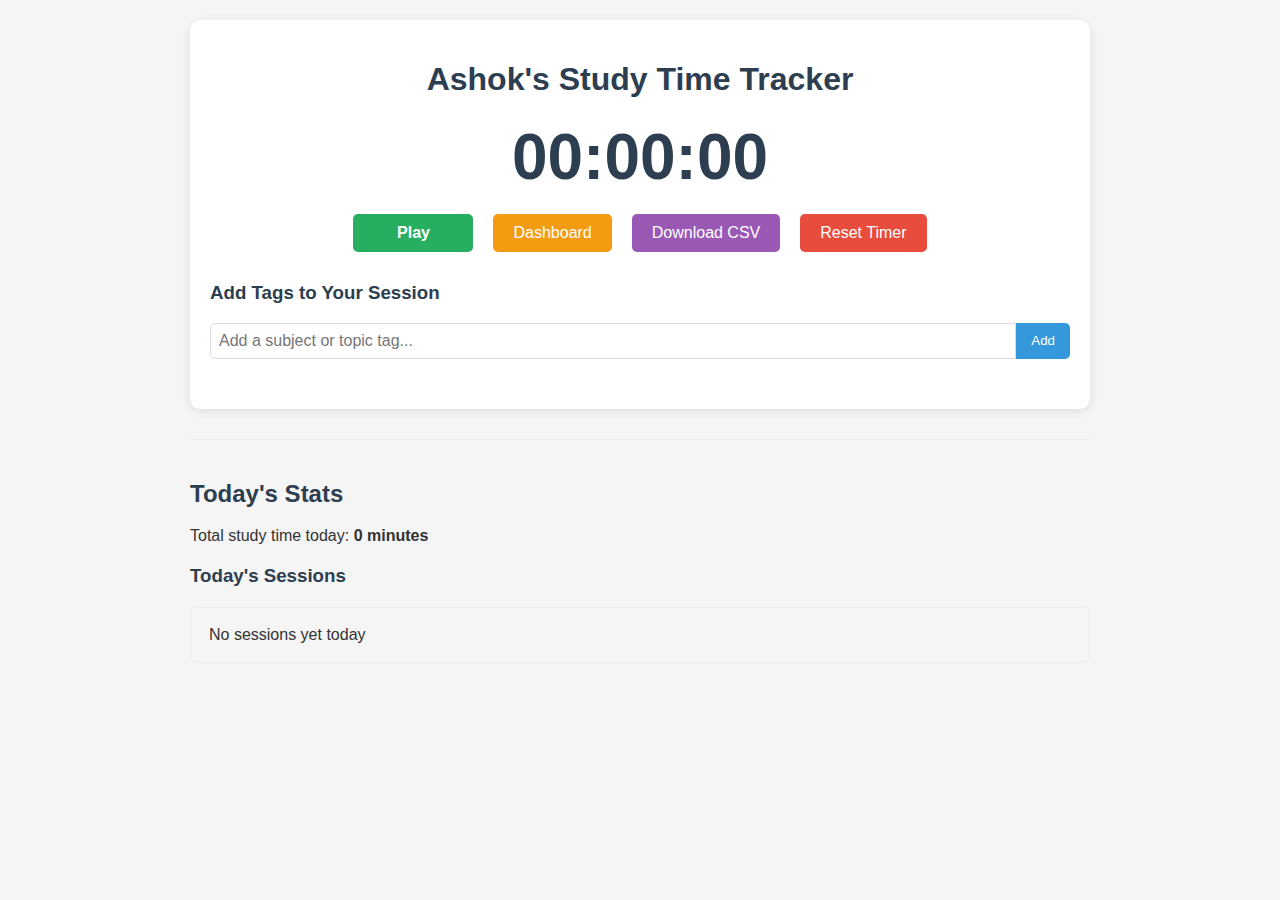
==== commit 398e383a: "add 25 min alarm" ====
--- a/new_index.html
+++ b/new_index.html
@@ -385,6 +385,83 @@
             .goal-card {
                 width: 100%;
             }
+        }
+
+        .alarm-settings {
+            margin-top: 15px;
+            padding: 15px;
+            background-color: #f8f9fa;
+            border-radius: 5px;
+        }
+
+        .switch {
+            position: relative;
+            display: inline-block;
+            width: 50px;
+            height: 24px;
+            margin-right: 10px;
+            vertical-align: middle;
+        }
+
+        .switch input {
+            opacity: 0;
+            width: 0;
+            height: 0;
+        }
+
+        .slider {
+            position: absolute;
+            cursor: pointer;
+            top: 0;
+            left: 0;
+            right: 0;
+            bottom: 0;
+            background-color: #ccc;
+            transition: .4s;
+            border-radius: 24px;
+        }
+
+        .slider:before {
+            position: absolute;
+            content: "";
+            height: 16px;
+            width: 16px;
+            left: 4px;
+            bottom: 4px;
+            background-color: white;
+            transition: .4s;
+            border-radius: 50%;
+        }
+
+        input:checked + .slider {
+            background-color: #3498db;
+        }
+
+        input:checked + .slider:before {
+            transform: translateX(26px);
+        }
+
+        .notification {
+            position: fixed;
+            top: 20px;
+            right: 20px;
+            background-color: #e74c3c;
+            color: white;
+            padding: 15px;
+            border-radius: 5px;
+            box-shadow: 0 4px 8px rgba(0,0,0,0.2);
+            z-index: 1000;
+            display: none;
+            animation: fadeIn 0.5s;
+        }
+
+        @keyframes fadeIn {
+            from { opacity: 0; }
+            to { opacity: 1; }
+        }
+
+        .notification.visible {
+            display: block;
         }
     </style>
 </head>
@@ -413,9 +490,11 @@
 
         </div>
 
+
+
         <div class="stats">
             <h2>Today's Stats</h2>
-            <p>Total study time today: <span id="todayTotal">0 minutes</span></p>
+            <p>Total study time today:<strong> <span id="todayTotal">0 minutes</span></strong></p>
 
             <div class="daily-summary">
                 <h3>Today's Sessions</h3>
@@ -544,6 +623,15 @@
         </div>
     </div>
 
+    <div id="breakNotification" class="notification">
+        Time for a break! You've been studying for 25 minutes.
+    </div>
+    
+    <audio id="alarmSound" preload="auto">
+        <source src="https://assets.mixkit.co/sfx/preview/mixkit-bell-notification-933.mp3" type="audio/mpeg">
+        Your browser does not support the audio element.
+    </audio>
+
     <script>
         document.addEventListener('DOMContentLoaded', function () {
             // DOM elements
@@ -1326,6 +1414,38 @@
                     toggleTimer();
                 }
             });
+
+            const breakNotification = document.getElementById('breakNotification');
+            const alarmSound = document.getElementById('alarmSound');
+            let studyStartTime = null;
+
+            function showNotification() {
+                breakNotification.classList.add('visible');
+                alarmSound.play();
+                setTimeout(() => {
+                    breakNotification.classList.remove('visible');
+                }, 5000);
+            }
+
+            function checkBreakTime() {
+                if (studyStartTime) {
+                    const elapsedTime = (Date.now() - studyStartTime) / 1000 / 60; // in minutes
+                    if (elapsedTime >= 25) {
+                        showNotification();
+                        studyStartTime = null; // reset the timer
+                    }
+                }
+            }
+
+            function startStudySession() {
+                studyStartTime = Date.now();
+            }
+
+            // Call this function when the study session starts
+            startStudySession();
+
+            // Check break time every minute
+            setInterval(checkBreakTime, 60000);
         });
 </script>
 </body>
